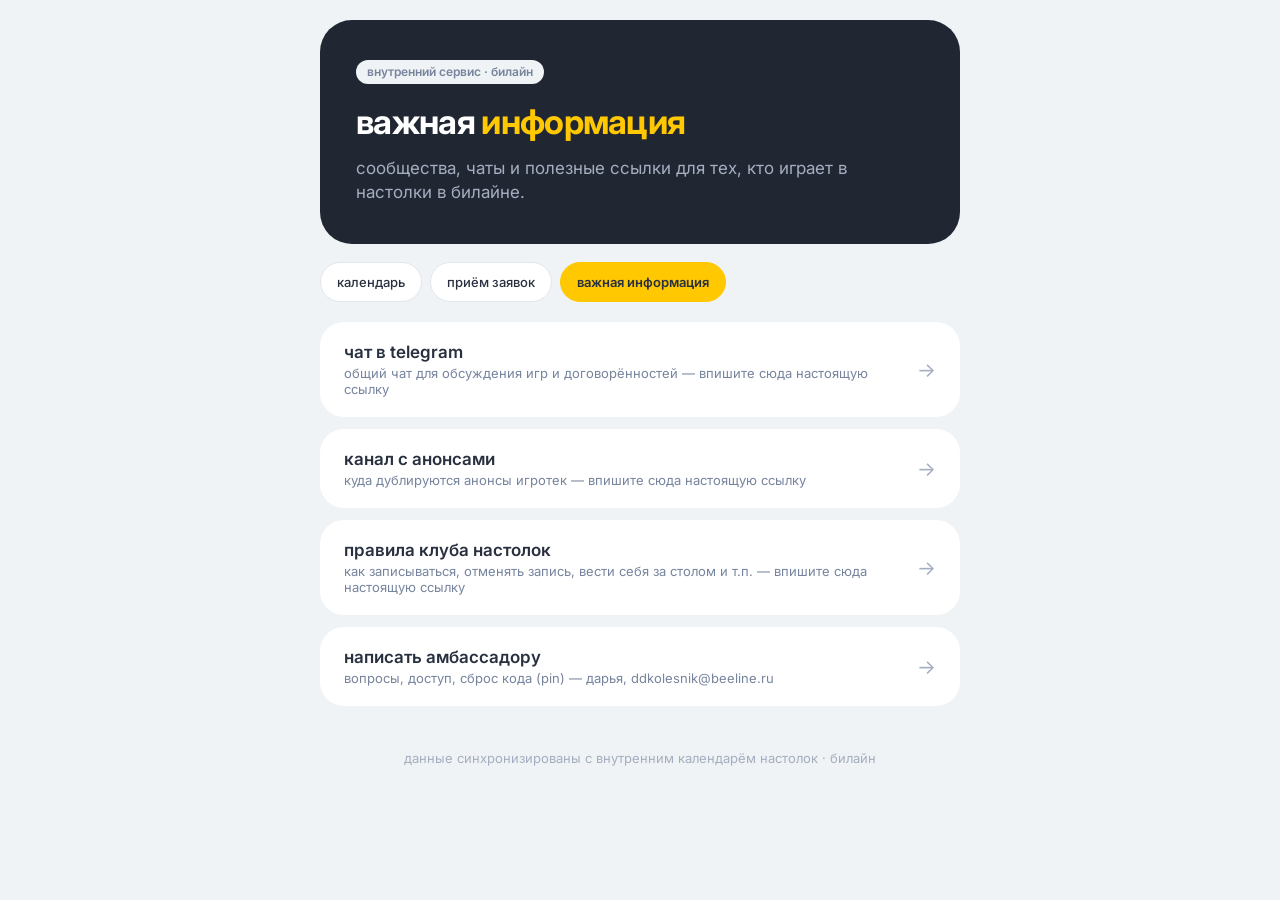
==== info.html @ 1a5b03d1 "Добавить вкладки «Приём заявок»/«Важная информация» и игры к «Событию» - Общая навигация (3 вкладки)" ====
<!DOCTYPE html>
<html lang="ru">
<head>
<meta charset="UTF-8">
<meta name="viewport" content="width=device-width, initial-scale=1.0">
<title>Важная информация • билайн настолки</title>
<link rel="icon" href="data:image/svg+xml,<svg xmlns=%22http://www.w3.org/2000/svg%22 viewBox=%220 0 100 100%22><rect width=%22100%22 height=%22100%22 rx=%2220%22 fill=%22%23202632%22/><text x=%2250%22 y=%2270%22 font-size=%2260%22 fill=%22%23FFC800%22 text-anchor=%22middle%22 font-family=%22Arial%22>🎲</text></svg>">
<link rel="preconnect" href="https://fonts.googleapis.com">
<link rel="preconnect" href="https://fonts.gstatic.com" crossorigin>
<link href="https://fonts.googleapis.com/css2?family=Inter:wght@400;500;600;700;800&display=swap" rel="stylesheet">
<link rel="stylesheet" href="styles.css">
</head>
<body>

<div class="wrap wrap-narrow">

  <div class="head">
    <span class="tag">внутренний сервис · билайн</span>
    <h1 class="hero hero-sm">важная <span class="accent">информация</span></h1>
    <p class="lead md">сообщества, чаты и полезные ссылки для тех, кто играет в настолки в билайне.</p>
  </div>

  <nav class="top-nav pillrow" aria-label="Разделы">
    <a class="chip" href="index.html">Календарь</a>
    <a class="chip" href="requests.html">Приём заявок</a>
    <a class="chip active" href="info.html">Важная информация</a>
  </nav>

  <!--
    ⚠️ Ссылки ниже — заглушки (placeholder). Замените href и текст в каждом блоке .info-link
    на настоящие ссылки на ваши сообщества (Telegram-чат, беседа во внутреннем мессенджере,
    группа/канал, файл с правилами клуба и т.п.) — просто отредактируйте этот файл (info.html)
    в любом текстовом редакторе или прямо на GitHub. Можно добавлять/удалять блоки .info-link
    по тому же образцу, сколько нужно.
  -->
  <div class="info-list">

    <a class="info-link" href="https://t.me/" target="_blank" rel="noopener noreferrer">
      <div>
        <div class="n">Чат в Telegram</div>
        <div class="cap mut">Общий чат для обсуждения игр и договорённостей — впишите сюда настоящую ссылку</div>
      </div>
      <span class="arrow">→</span>
    </a>

    <a class="info-link" href="#" target="_blank" rel="noopener noreferrer">
      <div>
        <div class="n">Канал с анонсами</div>
        <div class="cap mut">Куда дублируются анонсы игротек — впишите сюда настоящую ссылку</div>
      </div>
      <span class="arrow">→</span>
    </a>

    <a class="info-link" href="#" target="_blank" rel="noopener noreferrer">
      <div>
        <div class="n">Правила клуба настолок</div>
        <div class="cap mut">Как записываться, отменять запись, вести себя за столом и т.п. — впишите сюда настоящую ссылку</div>
      </div>
      <span class="arrow">→</span>
    </a>

    <a class="info-link" href="mailto:ddkolesnik@beeline.ru">
      <div>
        <div class="n">Написать амбассадору</div>
        <div class="cap mut">Вопросы, доступ, сброс кода (PIN) — Дарья, ddkolesnik@beeline.ru</div>
      </div>
      <span class="arrow">→</span>
    </a>

  </div>

  <p class="cap mut3 footer-note">Данные синхронизированы с внутренним календарём настолок · билайн</p>

</div>

</body>
</html>
---- styles.css ----
:root {
  --brand: #FFC800;
  --t1: #28303F;
  --t2: #77849D;
  --t3: #A5AEC0;
  --bg: #F0F3F5;
  --card: #FFFFFF;
  --active: #202632;
  --border: #E2E6ED;
  --err: #F84A00;
  --ok: #00A55E;
  --r-card: 32px;
  --r-pill: 100px;
  --r-xl: 24px;
  --r-lg: 16px;
  --edge: 20px;
}

* { box-sizing: border-box; margin: 0; padding: 0; }
html { -webkit-text-size-adjust: 100%; }

body {
  font-family: "Beeline Sans", "BeelineSans", "Inter", -apple-system, BlinkMacSystemFont, "Segoe UI", Roboto, Arial, sans-serif;
  font-weight: 400;
  background: var(--bg);
  color: var(--t1);
  font-size: 16px;
  line-height: 20px;
  text-transform: lowercase;
  padding: var(--edge) var(--edge) 64px;
}
input { text-transform: none; }

.wrap { max-width: 1080px; margin: 0 auto; }

.cap { font-size: 13px; line-height: 16px; color: var(--t2); }
.md { font-size: 17px; line-height: 24px; }
.mut { color: var(--t2); }
.mut3 { color: var(--t3); }

/* ---------- hero / head ---------- */
.head {
  background: var(--active);
  color: #fff;
  border-radius: var(--r-card);
  padding: 40px 36px;
}
.tag {
  display: inline-block;
  background: var(--brand);
  color: var(--t1);
  border-radius: var(--r-pill);
  padding: 6px 14px;
  font-size: 13px;
  line-height: 16px;
  font-weight: 600;
}
.hero {
  font-size: 44px;
  line-height: 50px;
  letter-spacing: -0.02em;
  font-weight: 700;
  margin-top: 18px;
  text-transform: lowercase;
}
.lead {
  color: #A5AEC0;
  margin-top: 14px;
  max-width: 640px;
}
.accent { color: var(--brand); }
.hero-sm { font-size: 34px; line-height: 40px; }

/* ---------- top nav (tabs across pages) ---------- */
.top-nav { margin-top: 18px; }
.top-nav .chip { text-decoration: none; display: inline-block; }

/* ---------- info page (community links) ---------- */
.info-list { display: flex; flex-direction: column; gap: 12px; margin-top: 20px; }
.info-link {
  display: flex;
  align-items: center;
  justify-content: space-between;
  gap: 12px;
  background: var(--card);
  border-radius: var(--r-xl);
  padding: 20px 24px;
  text-decoration: none;
  color: var(--t1);
  transition: 0.15s;
}
.info-link:hover { box-shadow: 0 4px 18px rgba(32, 38, 50, 0.1); }
.info-link .n { font-size: 17px; font-weight: 600; }
.info-link .cap { margin-top: 3px; }
.info-link .arrow { color: var(--t3); font-size: 20px; }

/* ---------- requests page (game wishlist / voting) ---------- */
.requests-table { display: flex; flex-direction: column; gap: 10px; margin-top: 20px; }
.requests-row {
  display: flex;
  align-items: center;
  gap: 16px;
  background: var(--card);
  border-radius: var(--r-xl);
  padding: 18px 22px;
  flex-wrap: wrap;
}
.requests-row .req-main { flex: 1; min-width: 180px; }
.requests-row .req-game { font-size: 17px; font-weight: 600; }
.requests-row .req-meta { font-size: 13px; color: var(--t2); margin-top: 4px; display: flex; gap: 10px; flex-wrap: wrap; }
.vote-btn {
  display: inline-flex;
  align-items: center;
  gap: 8px;
  border: 1px solid var(--border);
  background: var(--card);
  color: var(--t1);
  border-radius: var(--r-pill);
  padding: 9px 18px;
  font-size: 14px;
  font-weight: 600;
  font-family: inherit;
  cursor: pointer;
  transition: 0.15s;
}
.vote-btn:hover { border-color: var(--t3); }
.vote-btn.active { background: var(--brand); border-color: var(--brand); color: var(--t1); }
.vote-count { font-variant-numeric: tabular-nums; }

/* ---------- organizer page ---------- */
.wrap-narrow { max-width: 640px; }
.back-link { margin: 16px 0 20px; }
.form-card { margin-top: 20px; display: flex; flex-direction: column; gap: 18px; }
.form-grid {
  display: grid;
  grid-template-columns: 1fr 1fr;
  gap: 14px 16px;
}
.field-wide { grid-column: 1 / -1; }
.result-card { margin-top: 20px; }
.result-card h3 { font-size: 20px; font-weight: 600; margin-bottom: 8px; }
.post-text {
  width: 100%;
  border: 1px solid var(--border);
  border-radius: var(--r-lg);
  background: var(--bg);
  padding: 14px 16px;
  font-family: inherit;
  font-size: 14px;
  line-height: 1.5;
  color: var(--t1);
  resize: vertical;
  margin: 14px 0;
}
.result-actions { display: flex; gap: 10px; flex-wrap: wrap; }
.result-actions .btn-primary,
.result-actions .btn-ghost { width: auto; flex: 1; text-align: center; }

@media (max-width: 640px) {
  .form-grid { grid-template-columns: 1fr; }
}

/* ---------- attached games on an event (organizer form) ---------- */
.event-games-wrap { display: flex; flex-direction: column; gap: 14px; }
.event-game-block {
  border: 1px solid var(--border);
  border-radius: var(--r-lg);
  padding: 16px;
  position: relative;
}
.event-game-block .form-grid { gap: 12px 14px; }
.event-game-remove {
  position: absolute;
  top: 10px;
  right: 10px;
  border: none;
  background: none;
  color: var(--t2);
  font-size: 18px;
  line-height: 1;
  cursor: pointer;
  padding: 4px;
}
.event-game-remove:hover { color: var(--err); }
.event-game-index { font-size: 12px; font-weight: 600; color: var(--t2); text-transform: uppercase; letter-spacing: 0.05em; margin-bottom: 10px; }

/* ---------- attached games display on an event card (index.html) ---------- */
.card-event-games { display: flex; flex-direction: column; gap: 8px; }
.card-event-game { font-size: 13px; color: var(--t1); }
.card-event-game .n { font-weight: 600; }
.card-event-game .card-tags { margin-top: 4px; }

/* ---------- stats ---------- */
.stats-grid {
  display: grid;
  gap: 12px;
  grid-template-columns: repeat(3, 1fr);
  margin-top: 16px;
}
.card-s { background: var(--card); border-radius: var(--r-xl); padding: 20px; }
.card-s .n { font-size: 34px; line-height: 38px; font-weight: 700; letter-spacing: -0.02em; margin-top: 6px; }
.card-s .cap.mut { margin-top: 4px; }

/* ---------- sticky filter bar ---------- */
.tabs {
  display: flex;
  flex-wrap: wrap;
  gap: 22px;
  align-items: flex-start;
  position: sticky;
  top: 0;
  z-index: 5;
  background: var(--bg);
  padding: 18px 0 16px;
  margin-top: 8px;
  border-bottom: 1px solid var(--border);
}
.filter-block { display: flex; flex-direction: column; gap: 8px; }
.id-group { margin-left: auto; }
.filter-label {
  font-size: 12px;
  text-transform: uppercase;
  letter-spacing: 0.06em;
  color: var(--t2);
  font-weight: 600;
}
.pillrow { display: flex; flex-wrap: wrap; gap: 8px; }

.chip {
  border: 1px solid var(--border);
  background: var(--card);
  color: var(--t1);
  border-radius: var(--r-pill);
  padding: 9px 16px;
  font: inherit;
  font-size: 13px;
  font-weight: 500;
  cursor: pointer;
  transition: 0.15s;
}
.chip:hover { border-color: var(--t3); }
.chip.active { background: var(--brand); border-color: var(--brand); color: var(--t1); font-weight: 600; }

.btn-ghost {
  border: 1px solid var(--active);
  background: transparent;
  color: var(--active);
  border-radius: var(--r-pill);
  padding: 8px 16px;
  font-size: 13px;
  font-weight: 600;
  cursor: pointer;
  font-family: inherit;
}
.btn-ghost:hover { background: var(--active); color: var(--brand); }
.btn-ghost.active { background: var(--active); color: var(--brand); }

.note {
  border-radius: var(--r-lg);
  background: #FFF6D6;
  color: #6b5300;
  padding: 16px 18px;
  font-size: 14px;
  margin-bottom: 16px;
}

/* ---------- cards ---------- */
.cards-grid {
  display: grid;
  grid-template-columns: repeat(auto-fill, minmax(300px, 1fr));
  gap: 14px;
}
.empty {
  grid-column: 1 / -1;
  text-align: center;
  color: var(--t2);
  padding: 60px 20px;
  font-size: 15px;
}

.card {
  background: var(--card);
  border-radius: var(--r-card);
  padding: 26px;
  display: flex;
  flex-direction: column;
  gap: 12px;
}
.card.is-cancelled { opacity: 0.6; }
.card.is-past { opacity: 0.55; }
.card.is-highlighted { box-shadow: 0 0 0 3px var(--brand); transition: box-shadow 0.3s ease; }

.card-top { display: flex; justify-content: space-between; align-items: flex-start; gap: 10px; }
.card-date {
  border: 1px solid var(--border);
  border-radius: var(--r-pill);
  padding: 4px 12px;
  font-size: 13px;
  line-height: 16px;
  color: var(--t2);
  white-space: nowrap;
}
.badge {
  font-size: 11px;
  font-weight: 700;
  text-transform: uppercase;
  letter-spacing: 0.03em;
  padding: 5px 11px;
  border-radius: var(--r-pill);
  white-space: nowrap;
}
.badge-open { background: #E3F7ED; color: var(--ok); }
.badge-full { background: var(--bg); color: var(--t2); }
.badge-cancelled { background: #FFE8DC; color: var(--err); }
.badge-past { background: var(--border); color: var(--t2); }
.badge-planned { background: #FFF1DB; color: #B36B00; }

.card-image {
  width: 100%;
  height: 160px;
  object-fit: cover;
  border-radius: var(--r-lg);
  background: var(--bg);
}

.card-game { font-size: 22px; line-height: 27px; font-weight: 600; letter-spacing: -0.01em; }
.card-meta { font-size: 13px; color: var(--t2); display: flex; flex-direction: column; gap: 3px; }
.card-meta b { color: var(--t1); font-weight: 500; }

.card-tags { display: flex; gap: 6px; flex-wrap: wrap; }
.tag {
  font-size: 12px;
  background: var(--bg);
  color: var(--t2);
  border-radius: var(--r-pill);
  padding: 4px 11px;
}

.card-participants { font-size: 13px; color: var(--t1); }
.card-participants b { font-weight: 600; }
.card-participants .names { color: var(--t2); }
.hoverable-email { border-bottom: 1px dotted var(--t3); cursor: help; }

.card-interest { font-size: 12px; color: var(--t2); }

.card-reserved {
  display: flex;
  align-items: center;
  gap: 8px;
  font-size: 12px;
  color: var(--t2);
}
.stepper-btn {
  width: 26px;
  height: 26px;
  border-radius: 50%;
  border: 1px solid var(--border);
  background: var(--card);
  color: var(--t1);
  font-size: 16px;
  line-height: 1;
  font-weight: 600;
  cursor: pointer;
  display: inline-flex;
  align-items: center;
  justify-content: center;
  padding: 0;
}
.stepper-btn:hover { border-color: var(--t3); }
.stepper-btn:disabled { opacity: 0.4; cursor: not-allowed; }

.past-toggle-wrap { text-align: center; margin-top: 20px; }

.card-links { display: flex; gap: 12px; flex-wrap: wrap; }
.card-link { font-size: 12px; font-weight: 600; color: var(--t2); text-decoration: none; }
.card-link:hover { color: var(--t1); text-decoration: underline; }

.card-actions { margin-top: auto; padding-top: 4px; display: flex; flex-direction: column; gap: 8px; }
.card-actions .btn-ghost { width: 100%; text-align: center; box-sizing: border-box; }

.btn-primary {
  width: 100%;
  background: var(--active);
  color: var(--brand);
  border: none;
  border-radius: var(--r-pill);
  padding: 12px 16px;
  font-size: 14px;
  font-weight: 600;
  font-family: inherit;
  cursor: pointer;
  transition: 0.15s;
}
.btn-primary:hover { background: #2c3444; }
.btn-primary:disabled { background: var(--bg); color: var(--t3); cursor: not-allowed; }

.btn-secondary {
  width: 100%;
  background: #fff;
  color: var(--err);
  border: 1px solid var(--err);
  border-radius: var(--r-pill);
  padding: 11px 16px;
  font-size: 14px;
  font-weight: 600;
  font-family: inherit;
  cursor: pointer;
}
.btn-secondary:hover { background: #FFF3EE; }

/* ---------- footer ---------- */
.footer-note { text-align: center; margin-top: 44px; }

/* ---------- modal ---------- */
.modal-overlay {
  position: fixed;
  inset: 0;
  background: rgba(32, 38, 50, 0.55);
  display: flex;
  align-items: center;
  justify-content: center;
  z-index: 50;
  padding: 20px;
}
.modal-overlay[hidden] { display: none; }
.modal {
  background: #fff;
  border-radius: var(--r-xl);
  padding: 28px;
  width: 100%;
  max-width: 380px;
  position: relative;
  box-shadow: 0 24px 60px rgba(32, 38, 50, 0.25);
}
.modal h3 { margin: 0 0 8px; font-size: 20px; font-weight: 600; color: var(--t1); }
.modal-hint { color: var(--t2); font-size: 13px; margin: 0 0 18px; line-height: 1.4; }
.modal-close {
  position: absolute; top: 16px; right: 16px;
  border: none; background: none; font-size: 22px; cursor: pointer; color: var(--t2);
  line-height: 1;
}
.field { display: flex; flex-direction: column; gap: 6px; margin-bottom: 14px; font-size: 13px; font-weight: 600; color: var(--t1); }
.field input,
.field select {
  border: 1px solid var(--border);
  border-radius: var(--r-lg);
  padding: 11px 14px;
  font-size: 14px;
  font-family: inherit;
  font-weight: 400;
  background: var(--bg);
  color: var(--t1);
}
.field input:focus,
.field select:focus { outline: none; border-color: var(--brand); background: #fff; }
.field textarea {
  border: 1px solid var(--border);
  border-radius: var(--r-lg);
  padding: 11px 14px;
  font-size: 14px;
  font-family: inherit;
  font-weight: 400;
  background: var(--bg);
  color: var(--t1);
  resize: vertical;
}
.field textarea:focus { outline: none; border-color: var(--brand); background: #fff; }
.field-hint { font-size: 12px; font-weight: 400; color: var(--t2); line-height: 1.4; }
.modal-error { color: var(--err); font-size: 13px; margin: 10px 0 0; }

.field-checkbox {
  display: flex;
  align-items: center;
  gap: 10px;
  margin-bottom: 14px;
  font-size: 14px;
  font-weight: 500;
  color: var(--t1);
  cursor: pointer;
}
.field-checkbox input[type="checkbox"] { width: 18px; height: 18px; margin: 0; accent-color: var(--brand); cursor: pointer; }
.field-warning {
  font-size: 12px;
  color: #B36B00;
  background: #FFF1DB;
  border-radius: var(--r-lg);
  padding: 10px 12px;
  line-height: 1.4;
  margin: -6px 0 14px;
}
.organizer-id-row {
  display: flex;
  align-items: center;
  justify-content: space-between;
  gap: 12px;
  flex-wrap: wrap;
}

@media (max-width: 640px) {
  .id-group { margin-left: 0; }
  .hero { font-size: 32px; line-height: 38px; }
  .head { padding: 28px 22px; }
  .stats-grid { grid-template-columns: 1fr; }
  .card { padding: 20px; }
}

@media (prefers-reduced-motion: reduce) { * { transition: none !important; } }
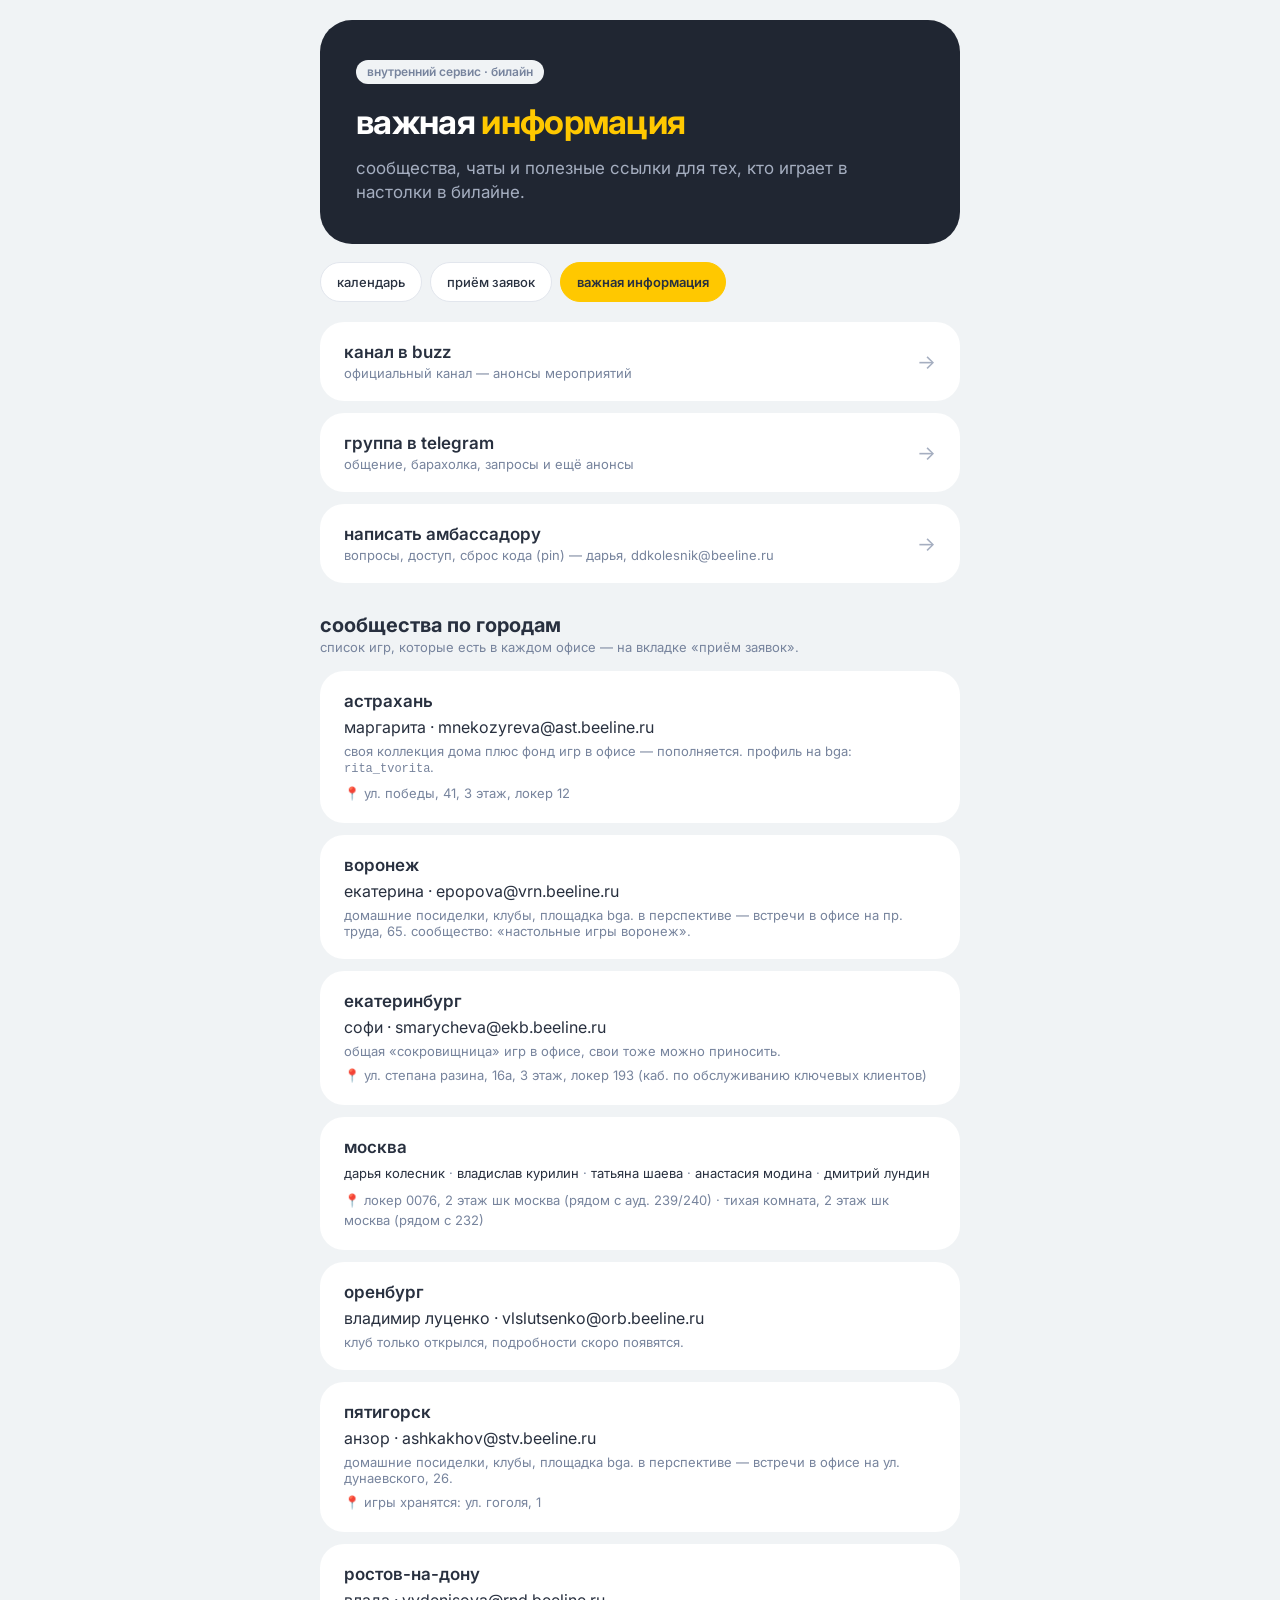
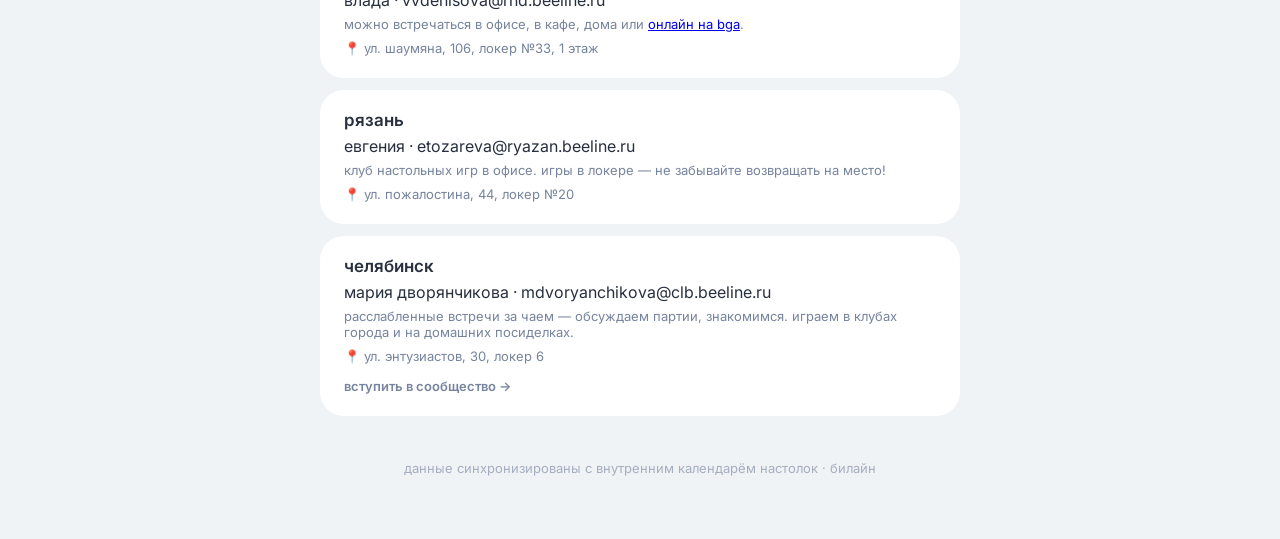
==== commit 35091f7c: "Заполнить страницу «Важная информация»: Buzz/Telegram, амбассадоры и хранение игр по 9 городам" ====
--- a/info.html
+++ b/info.html
@@ -26,35 +26,20 @@
     <a class="chip active" href="info.html">Важная информация</a>
   </nav>
 
-  <!--
-    ⚠️ Ссылки ниже — заглушки (placeholder). Замените href и текст в каждом блоке .info-link
-    на настоящие ссылки на ваши сообщества (Telegram-чат, беседа во внутреннем мессенджере,
-    группа/канал, файл с правилами клуба и т.п.) — просто отредактируйте этот файл (info.html)
-    в любом текстовом редакторе или прямо на GitHub. Можно добавлять/удалять блоки .info-link
-    по тому же образцу, сколько нужно.
-  -->
   <div class="info-list">
 
-    <a class="info-link" href="https://t.me/" target="_blank" rel="noopener noreferrer">
+    <a class="info-link" href="https://s.beeline.ru/nastolka" target="_blank" rel="noopener noreferrer">
       <div>
-        <div class="n">Чат в Telegram</div>
-        <div class="cap mut">Общий чат для обсуждения игр и договорённостей — впишите сюда настоящую ссылку</div>
+        <div class="n">Канал в Buzz</div>
+        <div class="cap mut">Официальный канал — анонсы мероприятий</div>
       </div>
       <span class="arrow">→</span>
     </a>
 
-    <a class="info-link" href="#" target="_blank" rel="noopener noreferrer">
+    <a class="info-link" href="https://t.me/+uq7E8VfjuyYwYjBi" target="_blank" rel="noopener noreferrer">
       <div>
-        <div class="n">Канал с анонсами</div>
-        <div class="cap mut">Куда дублируются анонсы игротек — впишите сюда настоящую ссылку</div>
-      </div>
-      <span class="arrow">→</span>
-    </a>
-
-    <a class="info-link" href="#" target="_blank" rel="noopener noreferrer">
-      <div>
-        <div class="n">Правила клуба настолок</div>
-        <div class="cap mut">Как записываться, отменять запись, вести себя за столом и т.п. — впишите сюда настоящую ссылку</div>
+        <div class="n">Группа в Telegram</div>
+        <div class="cap mut">Общение, барахолка, запросы и ещё анонсы</div>
       </div>
       <span class="arrow">→</span>
     </a>
@@ -69,6 +54,85 @@
 
   </div>
 
+  <!--
+    ⚠️ Если появится, например, документ с правилами клуба — добавьте ещё один .info-link
+    по образцу трёх выше, прямо в этот блок .info-list.
+  -->
+
+  <h2 class="section-title">Сообщества по городам</h2>
+  <p class="cap mut section-lead">Список игр, которые есть в каждом офисе — на вкладке «Приём заявок».</p>
+
+  <div class="city-list">
+
+    <div class="city-card">
+      <div class="n">Астрахань</div>
+      <a class="city-contact" href="mailto:mnekozyreva@ast.beeline.ru">Маргарита · mnekozyreva@ast.beeline.ru</a>
+      <p class="cap mut">Своя коллекция дома плюс фонд игр в офисе — пополняется. Профиль на BGA: <span class="mono">rita_tvorita</span>.</p>
+      <div class="city-meta">📍 ул. Победы, 41, 3 этаж, локер 12</div>
+    </div>
+
+    <div class="city-card">
+      <div class="n">Воронеж</div>
+      <a class="city-contact" href="mailto:epopova@vrn.beeline.ru">Екатерина · epopova@vrn.beeline.ru</a>
+      <p class="cap mut">Домашние посиделки, клубы, площадка BGA. В перспективе — встречи в офисе на пр. Труда, 65. Сообщество: «Настольные игры ВОРОНЕЖ».</p>
+    </div>
+
+    <div class="city-card">
+      <div class="n">Екатеринбург</div>
+      <a class="city-contact" href="mailto:smarycheva@ekb.beeline.ru">Софи · smarycheva@ekb.beeline.ru</a>
+      <p class="cap mut">Общая «сокровищница» игр в офисе, свои тоже можно приносить.</p>
+      <div class="city-meta">📍 ул. Степана Разина, 16А, 3 этаж, локер 193 (каб. по обслуживанию ключевых клиентов)</div>
+    </div>
+
+    <div class="city-card">
+      <div class="n">Москва</div>
+      <p class="cap mut city-ambassadors">
+        <a href="mailto:ddkolesnik@beeline.ru">Дарья Колесник</a> ·
+        <a href="mailto:vkurilin@beeline.ru">Владислав Курилин</a> ·
+        <a href="mailto:tshaeva@beeline.ru">Татьяна Шаева</a> ·
+        <a href="mailto:aamodina@beeline.ru">Анастасия Модина</a> ·
+        <a href="mailto:dlundin@beeline.ru">Дмитрий Лундин</a>
+      </p>
+      <div class="city-meta">📍 локер 0076, 2 этаж ШК Москва (рядом с ауд. 239/240) · Тихая комната, 2 этаж ШК Москва (рядом с 232)</div>
+    </div>
+
+    <div class="city-card">
+      <div class="n">Оренбург</div>
+      <a class="city-contact" href="mailto:vlslutsenko@orb.beeline.ru">Владимир Луценко · vlslutsenko@orb.beeline.ru</a>
+      <p class="cap mut">Клуб только открылся, подробности скоро появятся.</p>
+    </div>
+
+    <div class="city-card">
+      <div class="n">Пятигорск</div>
+      <a class="city-contact" href="mailto:ashkakhov@stv.beeline.ru">Анзор · ashkakhov@stv.beeline.ru</a>
+      <p class="cap mut">Домашние посиделки, клубы, площадка BGA. В перспективе — встречи в офисе на ул. Дунаевского, 26.</p>
+      <div class="city-meta">📍 игры хранятся: ул. Гоголя, 1</div>
+    </div>
+
+    <div class="city-card">
+      <div class="n">Ростов-на-Дону</div>
+      <a class="city-contact" href="mailto:vvdenisova@rnd.beeline.ru">Влада · vvdenisova@rnd.beeline.ru</a>
+      <p class="cap mut">Можно встречаться в офисе, в кафе, дома или <a href="https://boardgamearena.com/group?id=20135515" target="_blank" rel="noopener noreferrer">онлайн на BGA</a>.</p>
+      <div class="city-meta">📍 ул. Шаумяна, 106, локер №33, 1 этаж</div>
+    </div>
+
+    <div class="city-card">
+      <div class="n">Рязань</div>
+      <a class="city-contact" href="mailto:etozareva@ryazan.beeline.ru">Евгения · etozareva@ryazan.beeline.ru</a>
+      <p class="cap mut">Клуб настольных игр в офисе. Игры в локере — не забывайте возвращать на место!</p>
+      <div class="city-meta">📍 ул. Пожалостина, 44, локер №20</div>
+    </div>
+
+    <div class="city-card">
+      <div class="n">Челябинск</div>
+      <a class="city-contact" href="mailto:mdvoryanchikova@clb.beeline.ru">Мария Дворянчикова · mdvoryanchikova@clb.beeline.ru</a>
+      <p class="cap mut">Расслабленные встречи за чаем — обсуждаем партии, знакомимся. Играем в клубах города и на домашних посиделках.</p>
+      <div class="city-meta">📍 ул. Энтузиастов, 30, локер 6</div>
+      <a class="city-card-link" href="https://link.buzz.beeline.ru/join/chat/R4Mv7tA4UBaQ4Kdkm6dC1g:H6BkxMknW1OGwGxxes-LZQ:WBjQsNCdVrOhlda-Ub2EhA:CMLDG7-KXEWA44_vLnRdYA" target="_blank" rel="noopener noreferrer">Вступить в сообщество →</a>
+    </div>
+
+  </div>
+
   <p class="cap mut3 footer-note">Данные синхронизированы с внутренним календарём настолок · билайн</p>
 
 </div>
--- a/styles.css
+++ b/styles.css
@@ -19,6 +19,13 @@
 * { box-sizing: border-box; margin: 0; padding: 0; }
 html { -webkit-text-size-adjust: 100%; }
 
+/* Без этого правила элементы с одновременно class="field"/"card" (display: flex) и
+   атрибутом hidden остаются видимыми -- у автора-стиля display:flex тот же приоритет,
+   что и у встроенного правила [hidden]{display:none}, и он побеждает как более поздний.
+   Это ломало, например, поле «Свой город»: оно показывалось всегда, а не только при
+   выборе «Другой». !important гарантирует, что hidden всегда побеждает. */
+[hidden] { display: none !important; }
+
 body {
   font-family: "Beeline Sans", "BeelineSans", "Inter", -apple-system, BlinkMacSystemFont, "Segoe UI", Roboto, Arial, sans-serif;
   font-weight: 400;
@@ -93,6 +100,27 @@
 .info-link .n { font-size: 17px; font-weight: 600; }
 .info-link .cap { margin-top: 3px; }
 .info-link .arrow { color: var(--t3); font-size: 20px; }
+
+/* ---------- info page: communities by city ---------- */
+.section-title { font-size: 20px; font-weight: 700; margin-top: 32px; }
+.section-lead { margin-top: 4px; }
+.city-list { display: flex; flex-direction: column; gap: 12px; margin-top: 16px; }
+.city-card {
+  background: var(--card);
+  border-radius: var(--r-xl);
+  padding: 20px 24px;
+  display: flex;
+  flex-direction: column;
+  gap: 6px;
+}
+.city-card .n { font-size: 17px; font-weight: 600; }
+.city-contact, .city-ambassadors a { color: var(--t1); text-decoration: none; }
+.city-contact:hover, .city-ambassadors a:hover { text-decoration: underline; }
+.city-ambassadors { line-height: 1.6; }
+.city-meta { font-size: 13px; color: var(--t2); }
+.city-card-link { font-size: 13px; font-weight: 600; color: var(--t2); text-decoration: none; margin-top: 4px; }
+.city-card-link:hover { color: var(--t1); text-decoration: underline; }
+.mono { font-family: "SFMono-Regular", Consolas, monospace; font-size: 12px; }
 
 /* ---------- requests page (game wishlist / voting) ---------- */
 .requests-table { display: flex; flex-direction: column; gap: 10px; margin-top: 20px; }
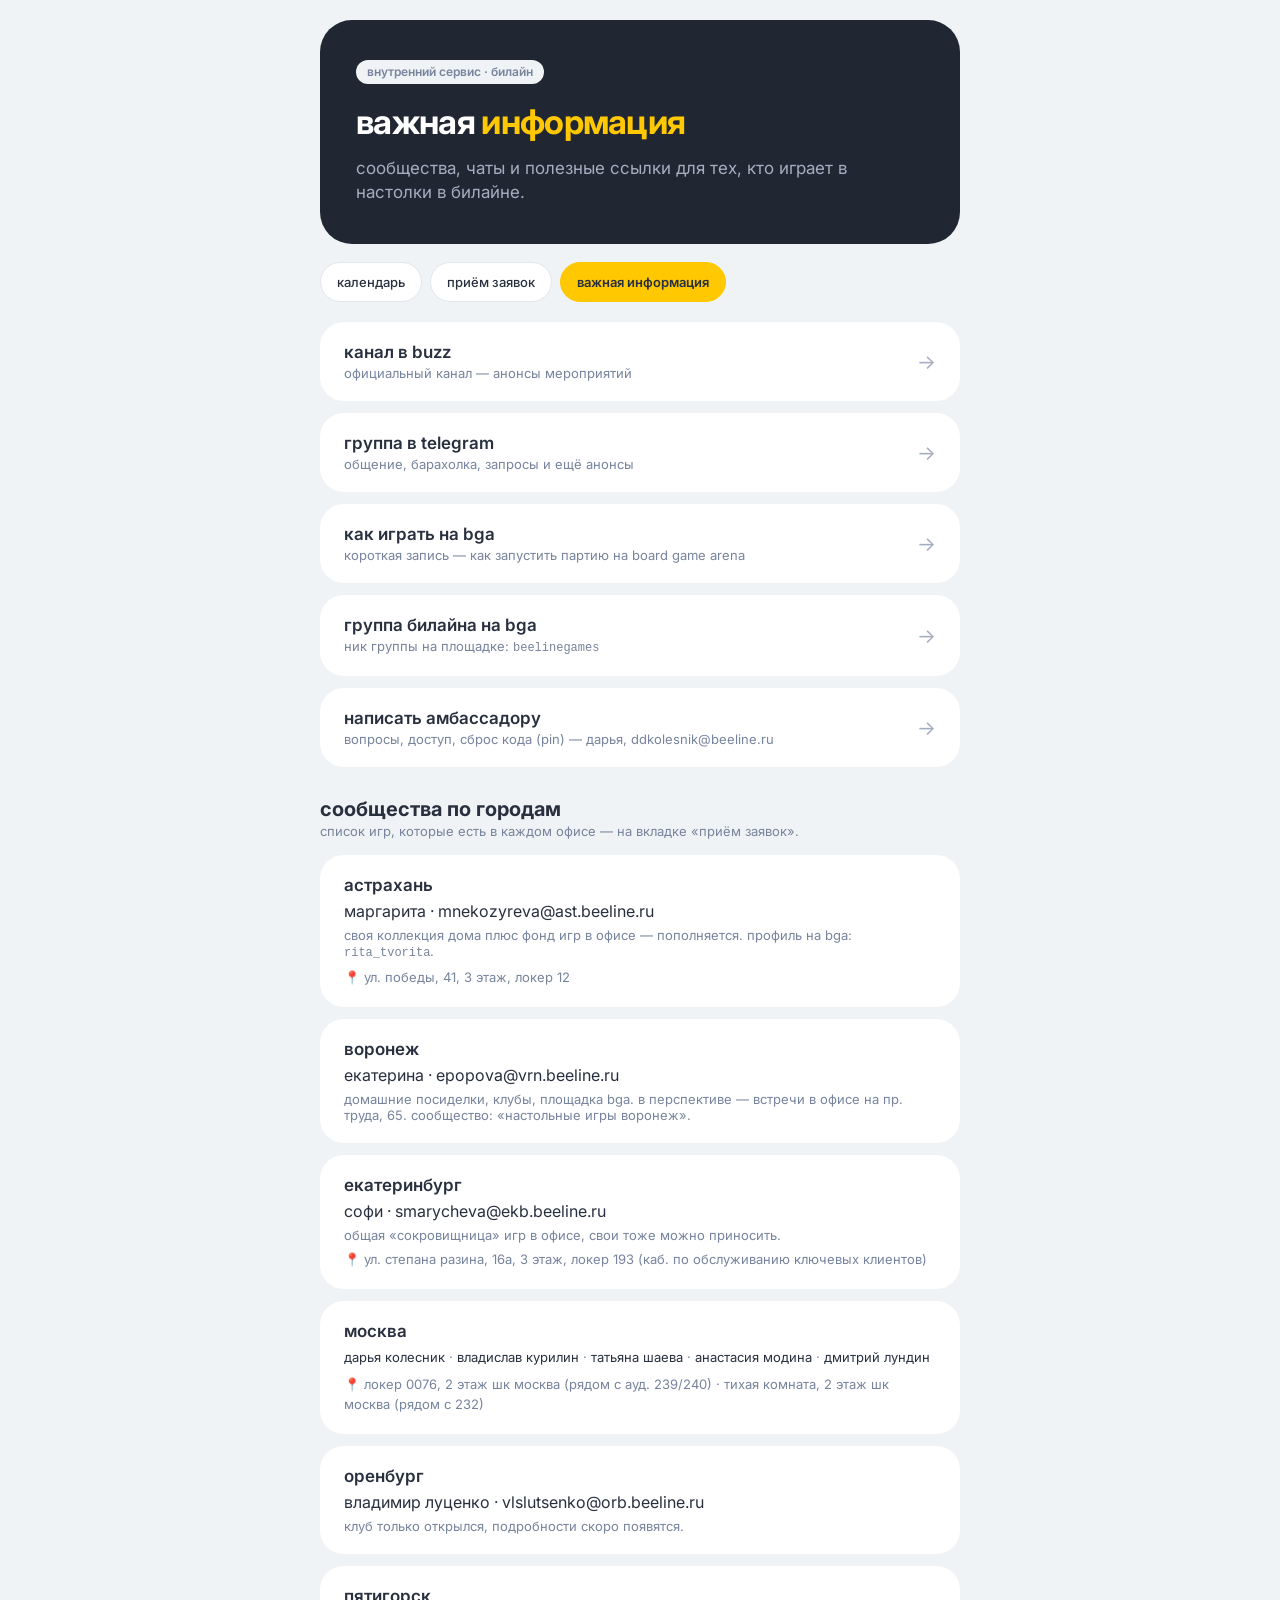
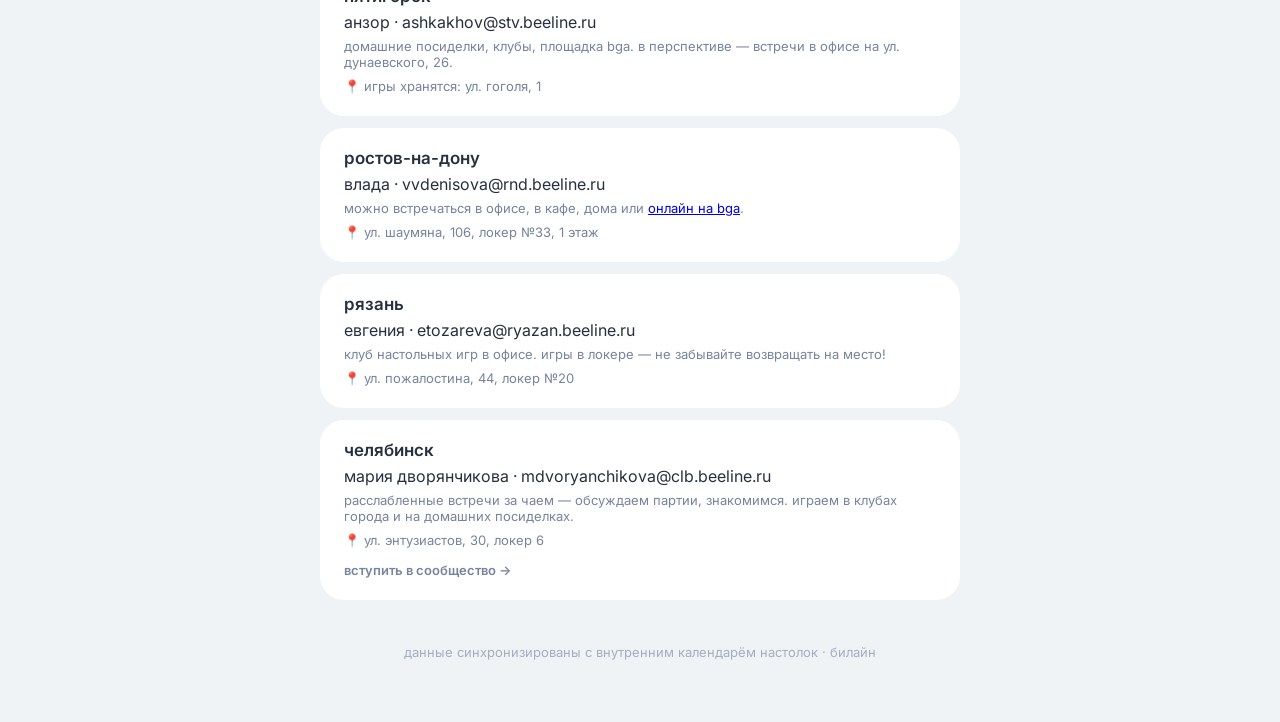
==== commit 2f62bf56: "Важная информация: инструкция и ссылка на BGA" ====
--- a/info.html
+++ b/info.html
@@ -40,6 +40,22 @@
       <div>
         <div class="n">Группа в Telegram</div>
         <div class="cap mut">Общение, барахолка, запросы и ещё анонсы</div>
+      </div>
+      <span class="arrow">→</span>
+    </a>
+
+    <a class="info-link" href="https://beeline.ktalk.ru/recordings/hROPtXHP7obgwQZeP25g?t=4" target="_blank" rel="noopener noreferrer">
+      <div>
+        <div class="n">Как играть на BGA</div>
+        <div class="cap mut">Короткая запись — как запустить партию на Board Game Arena</div>
+      </div>
+      <span class="arrow">→</span>
+    </a>
+
+    <a class="info-link" href="https://boardgamearena.com/group?id=20135515" target="_blank" rel="noopener noreferrer">
+      <div>
+        <div class="n">Группа билайна на BGA</div>
+        <div class="cap mut">Ник группы на площадке: <span class="mono">beelineGames</span></div>
       </div>
       <span class="arrow">→</span>
     </a>
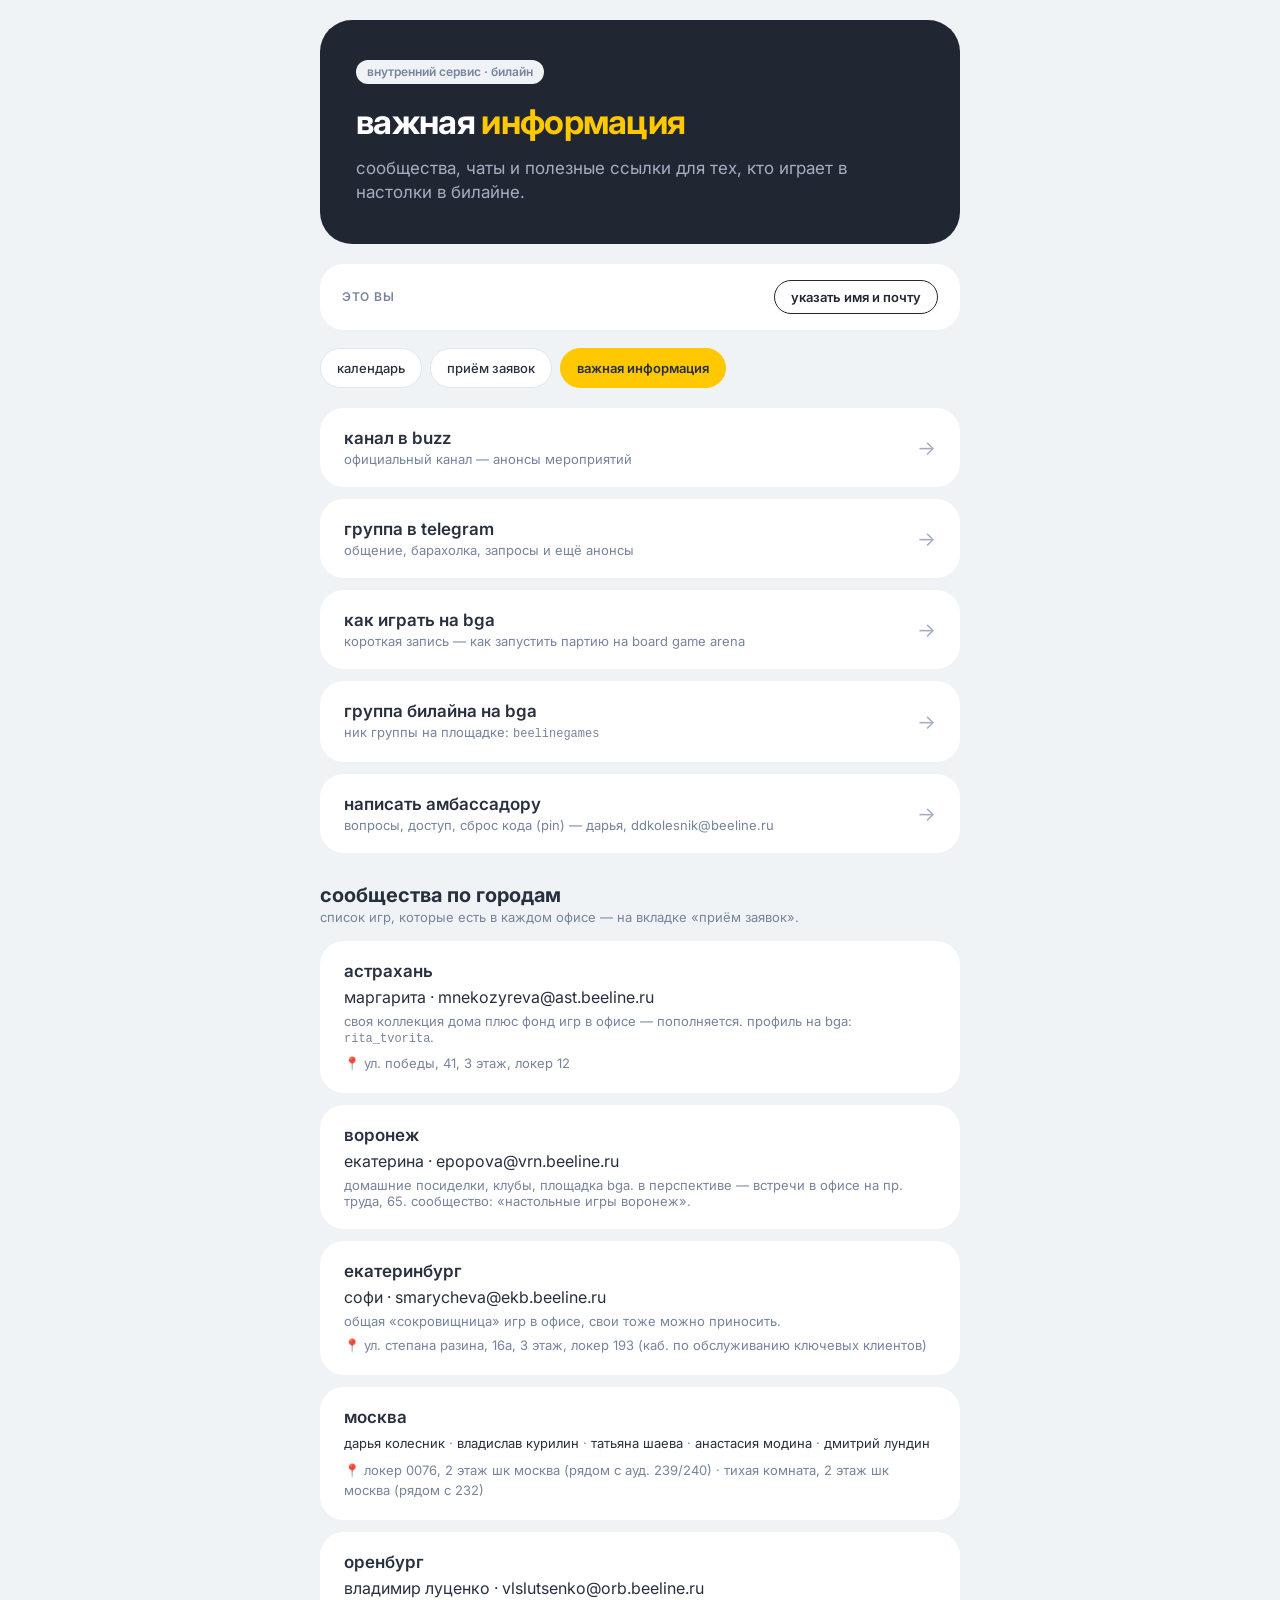
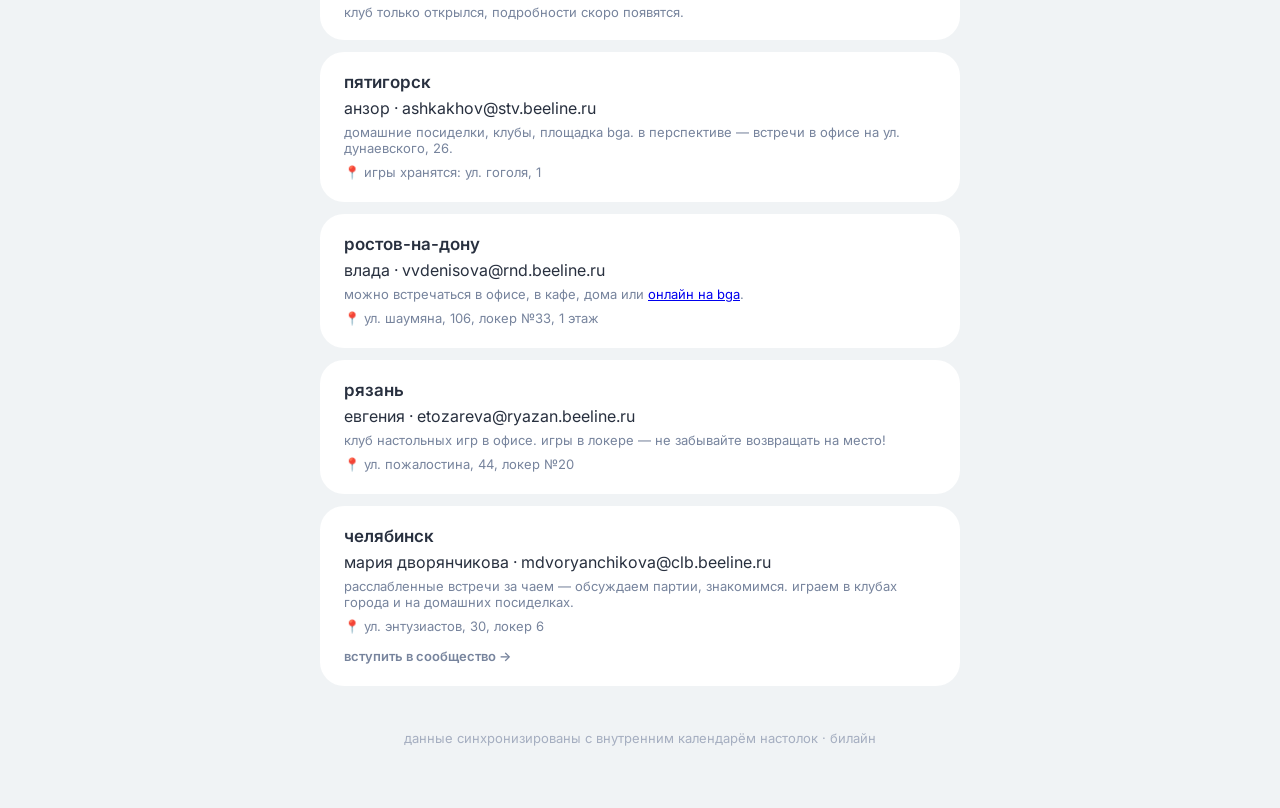
==== commit 68895577: "«Это вы» под шапку на всех вкладках + новая вкладка «Мои игры» Единый порядок на каждой странице: ша" ====
--- a/info.html
+++ b/info.html
@@ -20,10 +20,16 @@
     <p class="lead md">сообщества, чаты и полезные ссылки для тех, кто играет в настолки в билайне.</p>
   </div>
 
+  <div class="whoami-banner">
+    <span class="filter-label">Это вы</span>
+    <button class="btn-ghost" id="whoAmIBtn" type="button">указать имя и почту</button>
+  </div>
+
   <nav class="top-nav pillrow" aria-label="Разделы">
     <a class="chip" href="index.html">Календарь</a>
     <a class="chip" href="requests.html">Приём заявок</a>
     <a class="chip active" href="info.html">Важная информация</a>
+    <a class="chip" href="my.html" id="navMyGames" hidden>Мои игры</a>
   </nav>
 
   <div class="info-list">
@@ -153,5 +159,32 @@
 
 </div>
 
+<!-- Модалка: это вы (имя+почта+код) -- нужна здесь, чтобы почта была узнана сайтом и
+     открылась вкладка «Мои игры» в навигации, как и на остальных страницах -->
+<div class="modal-overlay" id="whoAmIOverlay" hidden>
+  <div class="modal">
+    <button class="modal-close" data-close>×</button>
+    <h3>Это вы?</h3>
+    <p class="modal-hint">Почта и код нужны, чтобы сайт узнавал вас на всех вкладках — например, чтобы показать вкладку «Мои игры».</p>
+    <label class="field">
+      <span>Имя (только при первом входе с этой почты)</span>
+      <input type="text" id="inputName" placeholder="Даша Иванова" autocomplete="name">
+    </label>
+    <label class="field">
+      <span>Корпоративная почта</span>
+      <input type="email" id="inputEmail" placeholder="ivan.ivanov@beeline.ru" autocomplete="email">
+    </label>
+    <label class="field">
+      <span>Код (4 цифры)</span>
+      <input type="text" id="inputPin" inputmode="numeric" maxlength="4" placeholder="0000" autocomplete="off">
+      <span class="field-hint">Заходите с этой почтой впервые — просто придумайте код, он закрепится за вами. Почта уже знакома сайту — введите тот же код, что и в прошлый раз.</span>
+    </label>
+    <button class="btn-primary" id="saveWhoAmI" type="button">Сохранить</button>
+    <p class="modal-error" id="whoAmIError" hidden></p>
+  </div>
+</div>
+
+<script src="config.js"></script>
+<script src="info.js"></script>
 </body>
 </html>
--- a/styles.css
+++ b/styles.css
@@ -123,19 +123,108 @@
 .mono { font-family: "SFMono-Regular", Consolas, monospace; font-size: 12px; }
 
 /* ---------- requests page (game wishlist / voting) ---------- */
-.requests-table { display: flex; flex-direction: column; gap: 10px; margin-top: 20px; }
-.requests-row {
+.whoami-banner {
   display: flex;
   align-items: center;
-  gap: 16px;
+  justify-content: space-between;
+  flex-wrap: wrap;
+  gap: 12px;
   background: var(--card);
   border-radius: var(--r-xl);
-  padding: 18px 22px;
-  flex-wrap: wrap;
-}
-.requests-row .req-main { flex: 1; min-width: 180px; }
-.requests-row .req-game { font-size: 17px; font-weight: 600; }
-.requests-row .req-meta { font-size: 13px; color: var(--t2); margin-top: 4px; display: flex; gap: 10px; flex-wrap: wrap; }
+  padding: 16px 22px;
+  margin-top: 20px;
+}
+.whoami-banner .filter-label { margin: 0; }
+
+.select-input {
+  border: 1px solid var(--border);
+  border-radius: var(--r-lg);
+  padding: 9px 14px;
+  font-size: 14px;
+  font-family: inherit;
+  font-weight: 500;
+  background: var(--card);
+  color: var(--t1);
+  cursor: pointer;
+}
+.select-input:focus { outline: none; border-color: var(--brand); }
+
+/* the "table" is a CSS grid on the outer container; both the head row and every data row
+   use display:contents so their cells become direct grid items and line up into columns --
+   this keeps markup simple (one wrapper per row) while still getting real column alignment */
+.requests-table {
+  display: grid;
+  grid-template-columns: minmax(140px, 1.1fr) minmax(200px, 1.8fr) minmax(180px, 1.6fr) 84px auto;
+  column-gap: 18px;
+  margin-top: 20px;
+  align-items: stretch;
+  background: var(--card);
+  border-radius: var(--r-xl);
+  padding: 6px 24px;
+}
+.requests-head { display: contents; }
+.requests-head > div {
+  font-size: 12px;
+  text-transform: uppercase;
+  letter-spacing: 0.06em;
+  color: var(--t2);
+  font-weight: 600;
+  padding-top: 18px;
+  padding-bottom: 12px;
+  border-bottom: 2px solid var(--border);
+}
+.requests-row { display: contents; }
+.req-cell { padding: 18px 0; border-bottom: 1px solid var(--border); }
+.requests-row:last-child .req-cell { border-bottom: none; }
+.req-cell-label { display: none; }
+.req-game { font-size: 15px; font-weight: 600; }
+.req-chips { display: flex; flex-wrap: wrap; gap: 6px; }
+.req-office, .req-host {
+  font-size: 12px;
+  background: var(--bg);
+  color: var(--t2);
+  border-radius: var(--r-pill);
+  padding: 5px 11px;
+  line-height: 1.4;
+}
+.req-chips-empty { font-size: 13px; color: var(--t3); }
+.req-bga {
+  font-size: 12px;
+  font-weight: 600;
+  border-radius: var(--r-pill);
+  padding: 5px 11px;
+  display: inline-block;
+}
+.req-bga.is-yes { background: #E8F7EE; color: var(--ok); }
+.req-bga.is-no { color: var(--t3); font-weight: 400; }
+.req-cell-vote { text-align: right; }
+
+@media (max-width: 760px) {
+  .requests-head { display: none; }
+  .requests-table { display: flex; flex-direction: column; gap: 12px; background: transparent; padding: 0; margin-top: 20px; }
+  .requests-row {
+    display: flex;
+    flex-direction: column;
+    align-items: stretch;
+    gap: 10px;
+    background: var(--card);
+    border-radius: var(--r-xl);
+    padding: 18px 20px;
+  }
+  .req-cell { padding: 0; border-bottom: none; }
+  .req-cell-label {
+    display: block;
+    font-size: 11px;
+    text-transform: uppercase;
+    letter-spacing: 0.05em;
+    color: var(--t3);
+    font-weight: 600;
+    margin-bottom: 4px;
+  }
+  .req-cell-vote { text-align: left; margin-top: 4px; }
+  .req-cell-vote .vote-btn { width: 100%; justify-content: center; }
+}
+
 .vote-btn {
   display: inline-flex;
   align-items: center;
@@ -244,7 +333,6 @@
   border-bottom: 1px solid var(--border);
 }
 .filter-block { display: flex; flex-direction: column; gap: 8px; }
-.id-group { margin-left: auto; }
 .filter-label {
   font-size: 12px;
   text-transform: uppercase;
@@ -516,16 +604,7 @@
   line-height: 1.4;
   margin: -6px 0 14px;
 }
-.organizer-id-row {
-  display: flex;
-  align-items: center;
-  justify-content: space-between;
-  gap: 12px;
-  flex-wrap: wrap;
-}
-
 @media (max-width: 640px) {
-  .id-group { margin-left: 0; }
   .hero { font-size: 32px; line-height: 38px; }
   .head { padding: 28px 22px; }
   .stats-grid { grid-template-columns: 1fr; }
